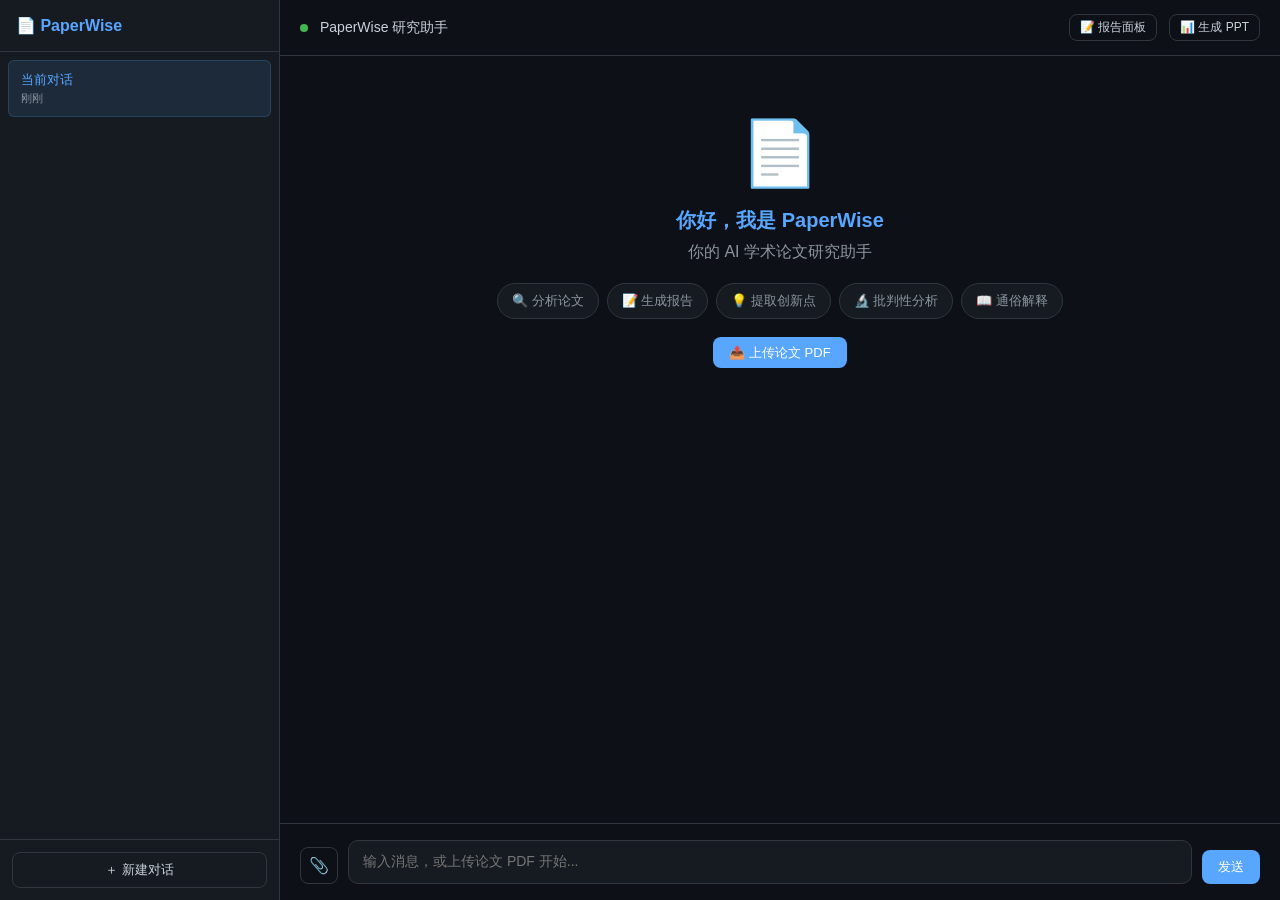
==== src/paperwise/web/static/index.html @ 296c1a6b "chore: 项目初始化并修复 v0.4.1 已知问题 - 修复 SQLite 存储路径冲突：create_storage 统一目录语义，首次运行即可持久化会话 - 修复 Session.load 重" ====
<!DOCTYPE html>
<html lang="zh-CN">
<head>
<meta charset="UTF-8">
<meta name="viewport" content="width=device-width, initial-scale=1.0">
<title>PaperWise — AI 研究助手</title>
<style>
:root{--bg:#0d1117;--surface:#161b22;--border:#30363d;--text:#c9d1d9;--dim:#8b949e;--blue:#58a6ff;--green:#3fb950;--orange:#d2991d;--red:#f85149;--purple:#bc8cff}
*{margin:0;padding:0;box-sizing:border-box}
body{font-family:'Segoe UI','PingFang SC','Microsoft YaHei',sans-serif;background:var(--bg);color:var(--text);height:100vh;display:flex}
/* Sidebar */
.sidebar{width:280px;background:var(--surface);border-right:1px solid var(--border);display:flex;flex-direction:column;flex-shrink:0}
.sidebar-header{padding:16px;border-bottom:1px solid var(--border);display:flex;align-items:center;gap:8px}
.sidebar-header h2{font-size:16px;color:var(--blue)}
.sidebar-body{flex:1;overflow-y:auto;padding:8px}
.sidebar-footer{padding:12px;border-top:1px solid var(--border)}
.sess-item{padding:10px 12px;border-radius:6px;cursor:pointer;font-size:13px;margin-bottom:4px;transition:.15s;color:var(--dim)}
.sess-item:hover{background:#1c2333;color:var(--text)}
.sess-item.active{background:#1c2a3a;color:var(--blue);border:1px solid rgba(88,166,255,.2)}
.sess-item .title{font-weight:500;margin-bottom:2px;overflow:hidden;text-overflow:ellipsis;white-space:nowrap}
.sess-item .meta{font-size:11px;color:var(--dim)}
/* Main chat area */
.main{flex:1;display:flex;flex-direction:column;min-width:0}
.chat-header{padding:14px 20px;border-bottom:1px solid var(--border);display:flex;align-items:center;gap:12px;flex-shrink:0}
.chat-header .dot{width:8px;height:8px;border-radius:50%;display:inline-block}
.chat-messages{flex:1;overflow-y:auto;padding:20px;display:flex;flex-direction:column;gap:16px}
/* Message bubbles */
.msg{display:flex;gap:12px;max-width:85%;animation:fadeIn .3s}
.msg.user{align-self:flex-end;flex-direction:row-reverse}
.msg.assistant{align-self:flex-start}
.msg .avatar{width:36px;height:36px;border-radius:50%;display:flex;align-items:center;justify-content:center;font-size:18px;flex-shrink:0}
.msg.user .avatar{background:#1c3a5c}.msg.assistant .avatar{background:#1c2a1c}
.msg .bubble{padding:12px 16px;border-radius:12px;font-size:14px;line-height:1.7;overflow-wrap:break-word}
.msg.user .bubble{background:var(--blue);color:#fff;border-bottom-right-radius:4px}
.msg.assistant .bubble{background:var(--surface);border:1px solid var(--border);border-bottom-left-radius:4px}
.msg .bubble p{margin:6px 0}.msg .bubble p:first-child{margin-top:0}
.msg .bubble ul,.msg .bubble ol{padding-left:20px;margin:6px 0}
.msg .bubble code{background:rgba(255,255,255,.1);padding:2px 6px;border-radius:4px;font-size:13px}
.msg .bubble strong{font-weight:600}
.msg .bubble h1,.bubble h2,.bubble h3{font-size:15px;margin:8px 0 4px}
.msg .time{font-size:11px;color:var(--dim);margin-top:4px}
/* Typing indicator */
.typing .bubble{display:flex;gap:4px;padding:16px}
.typing .bubble span{width:8px;height:8px;border-radius:50%;background:var(--dim);animation:bounce 1.4s infinite ease-in-out}
.typing .bubble span:nth-child(1){animation-delay:0s}
.typing .bubble span:nth-child(2){animation-delay:.2s}
.typing .bubble span:nth-child(3){animation-delay:.4s}
@keyframes bounce{0%,80%,100%{transform:scale(0)}40%{transform:scale(1)}}
/* Welcome */
.welcome{text-align:center;padding:40px 20px}
.welcome .icon{font-size:64px;margin-bottom:16px}
.welcome h2{font-size:20px;color:var(--blue);margin-bottom:8px}
.welcome .hints{display:flex;flex-wrap:wrap;gap:8px;justify-content:center;margin-top:20px}
.welcome .hint{padding:8px 14px;background:var(--surface);border:1px solid var(--border);border-radius:20px;font-size:13px;cursor:pointer;transition:.15s;color:var(--dim)}
.welcome .hint:hover{border-color:var(--blue);color:var(--text)}
/* Input area */
.chat-input{padding:16px 20px;border-top:1px solid var(--border);flex-shrink:0}
.input-row{display:flex;gap:10px;align-items:flex-end}
.input-row textarea{flex:1;background:var(--surface);border:1px solid var(--border);color:var(--text);padding:10px 14px;border-radius:10px;font-size:14px;resize:none;min-height:44px;max-height:150px;font-family:inherit;line-height:1.5}
.input-row textarea:focus{outline:none;border-color:var(--blue)}
.btn{padding:8px 16px;border:none;border-radius:8px;cursor:pointer;font-size:13px;font-weight:500;transition:.15s;white-space:nowrap}
.btn-primary{background:var(--blue);color:#fff}.btn-primary:hover{opacity:.9}.btn-primary:disabled{opacity:.4}
.btn-outline{background:transparent;border:1px solid var(--border);color:var(--text)}
.btn-small{padding:4px 10px;font-size:12px}
/* Upload overlay */
.upload-hint{display:flex;gap:6px;align-items:center}
.upload-hint label{cursor:pointer;padding:8px;border-radius:8px;border:1px solid var(--border);transition:.15s}
.upload-hint label:hover{border-color:var(--blue);background:#1c2333}
.upload-hint input{display:none}
/* Toast */
.toasts{position:fixed;top:16px;right:16px;z-index:200}
.toast{padding:10px 16px;border-radius:8px;margin-bottom:8px;font-size:13px;animation:fadeIn .3s;background:var(--surface);border:1px solid var(--border)}
@keyframes fadeIn{from{opacity:0;transform:translateY(-8px)}to{opacity:1;transform:translateY(0)}}
/* Report panel */
.report-panel{display:none;background:var(--surface);border-left:1px solid var(--border);width:420px;flex-shrink:0;overflow-y:auto;padding:20px}
.report-panel.show{display:block}
.report-panel h3{color:var(--blue);margin-bottom:12px}
/* Scrollbar */
::-webkit-scrollbar{width:6px}::-webkit-scrollbar-track{background:transparent}
::-webkit-scrollbar-thumb{background:var(--border);border-radius:3px}
@media(max-width:800px){.sidebar{display:none}.msg{max-width:95%}}
</style>
</head>
<body>

<!-- Sidebar -->
<aside class="sidebar">
  <div class="sidebar-header"><h2>📄 PaperWise</h2></div>
  <div class="sidebar-body" id="sessionList">
    <div class="sess-item active" data-sid="current" onclick="switchSession('current')">
      <div class="title">当前对话</div>
      <div class="meta">刚刚</div>
    </div>
  </div>
  <div class="sidebar-footer">
    <button class="btn btn-outline" style="width:100%" onclick="newSession()">＋ 新建对话</button>
  </div>
</aside>

<!-- Main Chat -->
<div class="main">
  <div class="chat-header">
    <span class="dot" style="background:var(--green)" id="connDot"></span>
    <span style="font-size:14px;font-weight:500">PaperWise 研究助手</span>
    <span style="font-size:12px;color:var(--dim)" id="paperLabel"></span>
    <span style="flex:1"></span>
    <button class="btn btn-outline btn-small" onclick="toggleReport()">📝 报告面板</button>
    <button class="btn btn-outline btn-small" onclick="generatePPTX()">📊 生成 PPT</button>
  </div>

  <div class="chat-messages" id="chatMessages">
    <div class="welcome">
      <div class="icon">📄</div>
      <h2>你好，我是 PaperWise</h2>
      <p style="color:var(--dim)">你的 AI 学术论文研究助手</p>
      <div class="hints">
        <div class="hint" onclick="sendHint('帮我分析一篇论文')">🔍 分析论文</div>
        <div class="hint" onclick="sendHint('生成一份完整的解读报告')">📝 生成报告</div>
        <div class="hint" onclick="sendHint('这篇论文的核心创新是什么？')">💡 提取创新点</div>
        <div class="hint" onclick="sendHint('实验设计有什么不足？')">🔬 批判性分析</div>
        <div class="hint" onclick="sendHint('用简单的话解释这篇论文的方法')">📖 通俗解释</div>
      </div>
      <div style="margin-top:24px">
        <label for="fileUpload" class="btn btn-primary" style="cursor:pointer">📤 上传论文 PDF</label>
        <input type="file" id="fileUpload" accept=".pdf" hidden onchange="handleFile(this)">
      </div>
    </div>
  </div>

  <div class="chat-input">
    <div class="input-row">
      <div class="upload-hint">
        <label for="fileUpload2" title="上传论文">📎</label>
        <input type="file" id="fileUpload2" accept=".pdf" hidden onchange="handleFile(this)">
      </div>
      <textarea id="msgInput" rows="1" placeholder="输入消息，或上传论文 PDF 开始..."
                onkeydown="if(event.key==='Enter'&&!event.shiftKey){event.preventDefault();sendMessage()}"></textarea>
      <button class="btn btn-primary" onclick="sendMessage()" id="sendBtn">发送</button>
    </div>
  </div>
</div>

<!-- Report Panel -->
<div class="report-panel" id="reportPanel">
  <h3>📝 报告内容</h3>
  <div id="reportContent" style="font-size:13px;line-height:1.8"></div>
</div>

<div class="toasts" id="toasts"></div>

<script>
// ═══════════ 状态 ═══════════
let sid = null, ws = null, paperDir = null, reportMd = '';

async function init() {
  const r = await fetch('/api/sessions', {method:'POST'});
  const d = await r.json();
  sid = d.session_id;
  connectWS(sid);
}
init();

// ═══════════ WebSocket ═══════════
function connectWS(tid) {
  if (ws) try{ws.close()}catch(e){}
  const proto = location.protocol==='https:'?'wss:':'ws:';
  ws = new WebSocket(`${proto}//${location.host}/ws/${tid}`);
  ws.onopen = () => document.getElementById('connDot').style.background = 'var(--green)';
  ws.onclose = () => document.getElementById('connDot').style.background = 'var(--red)';
  ws.onmessage = e => {
    for (const line of e.data.split('\n')) {
      try {
        const d = JSON.parse(line);
        if (d.type === 'tool_start') showTyping(`🔧 调用工具：${d.detail}`);
        else if (d.type === 'tool_end') showTyping(`  ✓ ${d.detail}`);
        else if (d.type === 'paper_loaded') {
          paperDir = true; // paper is loaded
          document.getElementById('paperLabel').textContent = `📄 ${d.detail}`;
        }
      } catch(_) {}
    }
  };
}

// ═══════════ 消息发送 ═══════════
async function sendMessage() {
  const input = document.getElementById('msgInput');
  const msg = input.value.trim();
  if (!msg) return;
  input.value = ''; input.style.height = 'auto';

  // 移除欢迎界面
  const welcome = document.querySelector('.welcome');
  if (welcome) welcome.remove();

  addMessage('user', msg);
  showTyping('思考中...');

  try {
    const r = await fetch(`/api/sessions/${sid}/chat`, {
      method:'POST', headers:{'Content-Type':'application/json'},
      body: JSON.stringify({message: msg})
    });
    const d = await r.json();
    removeTyping();
    addMessage('assistant', d.response);
  } catch(e) {
    removeTyping();
    addMessage('assistant', `抱歉，遇到了错误：${e.message}`);
  }
}

function sendHint(msg) {
  document.getElementById('msgInput').value = msg;
  sendMessage();
}

// ═══════════ 文件上传 ═══════════
async function handleFile(input) {
  const file = input.files[0];
  if (!file?.name.endsWith('.pdf')) return;
  addMessage('user', `上传了：${file.name}`);
  showTyping('正在解析论文...');

  const fd = new FormData(); fd.append('file', file);
  try {
    const r = await fetch(`/api/sessions/${sid}/upload`, {method:'POST', body:fd});
    const d = await r.json();
    removeTyping();
    paperDir = d.paper_loaded;
    addMessage('assistant', d.response);
  } catch(e) {
    removeTyping();
    addMessage('assistant', `解析失败：${e.message}`);
  }
  input.value = '';
}

// ═══════════ 消息渲染 ═══════════
function addMessage(role, text) {
  const container = document.getElementById('chatMessages');
  const div = document.createElement('div');
  div.className = `msg ${role}`;

  const avatar = role === 'user' ? '👤' : '🤖';
  const time = new Date().toLocaleTimeString('zh-CN', {hour:'2-digit',minute:'2-digit'});

  // 简单的 Markdown 渲染
  let html = text
    .replace(/&/g,'&amp;').replace(/</g,'&lt;').replace(/>/g,'&gt;')
    .replace(/\*\*(.+?)\*\*/g, '<strong>$1</strong>')
    .replace(/`([^`]+)`/g, '<code>$1</code>')
    .replace(/\n\n/g, '</p><p>')
    .replace(/\n/g, '<br>')
    .replace(/\$\$(.+?)\$\$/g, '<code>$1</code>')
    .replace(/^### (.+)$/gm, '<h3>$1</h3>')
    .replace(/^## (.+)$/gm, '<h2>$1</h2>')
    .replace(/• (.+)/g, '<br>• $1')
    .replace(/^\- (.+)/gm, '<br>• $1');

  div.innerHTML = `<div class="avatar">${avatar}</div>
    <div><div class="bubble"><p>${html}</p></div>
    <div class="time">${time}</div></div>`;
  container.appendChild(div);
  container.scrollTop = container.scrollHeight;

  // 如果是 assistant 消息且包含报告内容，缓存
  if (role === 'assistant' && (text.includes('## ') || text.includes('### '))) {
    reportMd = text;
  }
}

function showTyping(msg) {
  removeTyping();
  const container = document.getElementById('chatMessages');
  const div = document.createElement('div');
  div.className = 'msg assistant typing';
  div.id = 'typingIndicator';
  div.innerHTML = `<div class="avatar">🤖</div>
    <div><div class="bubble"><span></span><span></span><span></span></div>
    <div class="time">${msg}</div></div>`;
  container.appendChild(div);
  container.scrollTop = container.scrollHeight;
}
function removeTyping() {
  const el = document.getElementById('typingIndicator');
  if (el) el.remove();
}

// ═══════════ PPT ═══════════
async function generatePPTX() {
  if (!paperDir) { toast('请先上传论文'); return; }
  toast('正在生成 PPT...');
  try {
    const r = await fetch(`/api/generate/pptx?paper_dir=${encodeURIComponent(paperDir)}`, {method:'POST'});
    const d = await r.json();
    window.open(`/api/download?path=${encodeURIComponent(d.path)}`, '_blank');
    toast(`PPT 已生成（${d.slides} 页）`);
  } catch(e) { toast('PPT 生成失败'); }
}

// ═══════════ 报告面板 ═══════════
function toggleReport() {
  const p = document.getElementById('reportPanel');
  p.classList.toggle('show');
  if (p.classList.contains('show') && reportMd) {
    document.getElementById('reportContent').innerHTML = reportMd
      .replace(/\*\*(.+?)\*\*/g, '<strong>$1</strong>')
      .replace(/\n\n/g, '<br><br>').replace(/\n/g, '<br>');
  }
}

// ═══════════ Session 管理 ═══════════
async function newSession() {
  const r = await fetch('/api/sessions', {method:'POST'});
  const d = await r.json();
  sid = d.session_id; paperDir = null; reportMd = '';
  document.getElementById('chatMessages').innerHTML = `
    <div class="welcome">
      <div class="icon">📄</div><h2>新对话已开始</h2>
      <p style="color:var(--dim)">上传论文或直接提问</p>
    </div>`;
  document.getElementById('paperLabel').textContent = '';
  document.getElementById('reportPanel').classList.remove('show');
  connectWS(sid);
}
function switchSession(s) {}

// ═══════════ 辅助 ═══════════
function toast(msg) {
  const el = document.createElement('div');
  el.className='toast'; el.textContent=msg;
  document.getElementById('toasts').appendChild(el);
  setTimeout(()=>el.remove(), 3000);
}

// 自适应 textarea 高度
document.getElementById('msgInput').addEventListener('input', function(){
  this.style.height = 'auto';
  this.style.height = Math.min(this.scrollHeight, 150) + 'px';
});
</script>
</body>
</html>
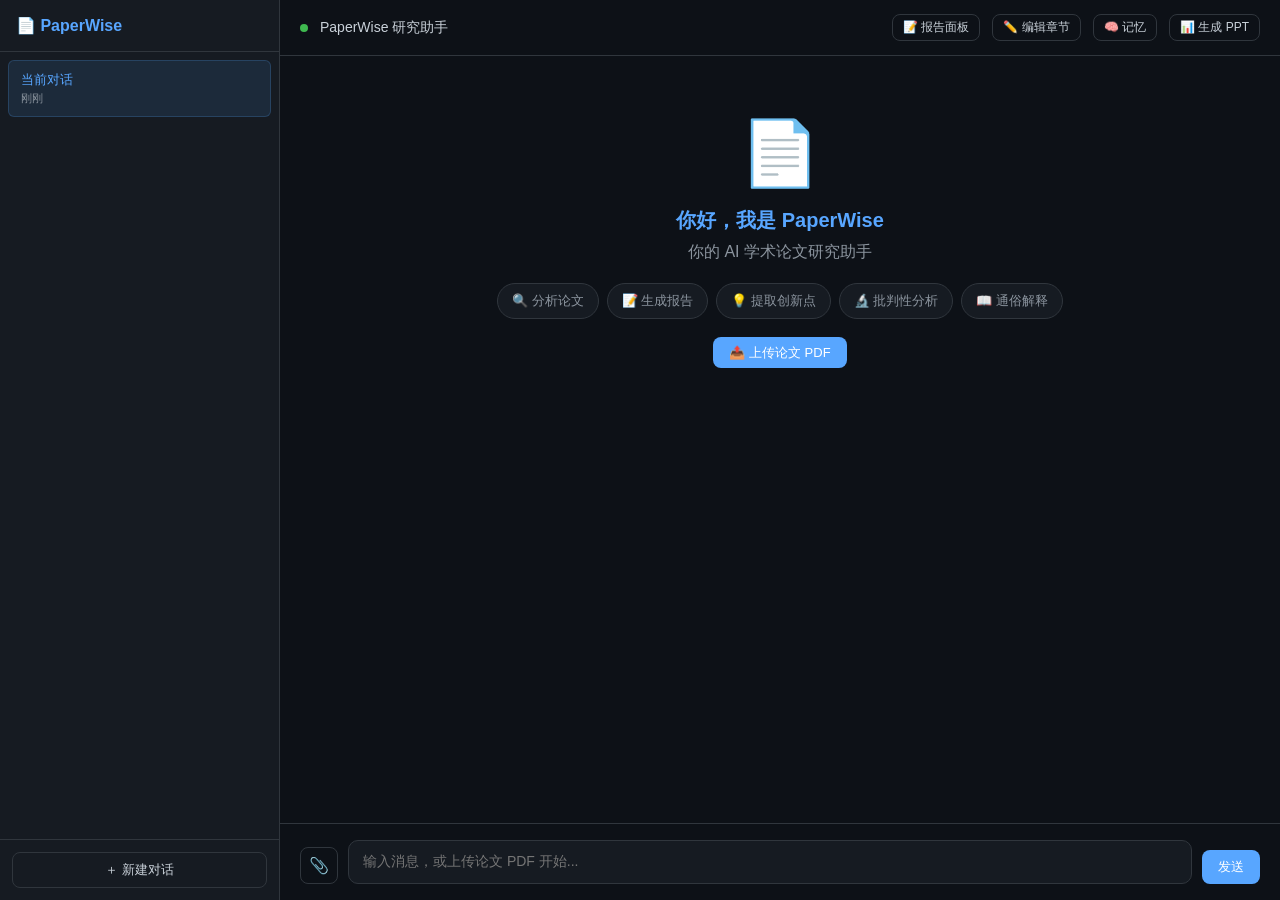
==== commit 8980f9fd: "feat: 按设计评审顺序完成 B+ 与 C 阶段优化 B+ 能力: - 主动调度器 core/scheduler.py：set_timer/monitor_shell 注册系统级事件，   到期注入" ====
--- a/src/paperwise/web/static/index.html
+++ b/src/paperwise/web/static/index.html
@@ -105,6 +105,8 @@
     <span style="font-size:12px;color:var(--dim)" id="paperLabel"></span>
     <span style="flex:1"></span>
     <button class="btn btn-outline btn-small" onclick="toggleReport()">📝 报告面板</button>
+    <button class="btn btn-outline btn-small" onclick="toggleEditor()">✏️ 编辑章节</button>
+    <button class="btn btn-outline btn-small" onclick="toggleMemory()">🧠 记忆</button>
     <button class="btn btn-outline btn-small" onclick="generatePPTX()">📊 生成 PPT</button>
   </div>
 
@@ -146,6 +148,23 @@
   <div id="reportContent" style="font-size:13px;line-height:1.8"></div>
 </div>
 
+<!-- Memory Panel -->
+<div class="report-panel" id="memoryPanel">
+  <h3>🧠 用户记忆 <button class="btn btn-small btn-outline" style="float:right" onclick="refreshMemory()">刷新</button></h3>
+  <div id="memoryList" style="font-size:13px"></div>
+</div>
+
+<!-- Section Editor Panel -->
+<div class="report-panel" id="editorPanel">
+  <h3>✏️ 章节编辑</h3>
+  <select id="sectionSelect" style="width:100%;margin-bottom:8px;padding:6px;background:var(--surface);color:var(--text);border:1px solid var(--border);border-radius:6px" onchange="selectSection()"></select>
+  <textarea id="sectionText" style="width:100%;height:250px;background:var(--surface);color:var(--text);border:1px solid var(--border);border-radius:6px;padding:8px;font-size:13px;font-family:monospace"></textarea>
+  <div style="display:flex;gap:8px;margin-top:8px">
+    <button class="btn btn-small btn-outline" style="flex:1" onclick="saveSection(false)">保存</button>
+    <button class="btn btn-small btn-primary" style="flex:1" onclick="saveSection(true)">保存并生成 PPT</button>
+  </div>
+</div>
+
 <div class="toasts" id="toasts"></div>
 
 <script>
@@ -157,6 +176,7 @@
   const d = await r.json();
   sid = d.session_id;
   connectWS(sid);
+  loadSessions();
 }
 init();
 
@@ -227,7 +247,8 @@
     const r = await fetch(`/api/sessions/${sid}/upload`, {method:'POST', body:fd});
     const d = await r.json();
     removeTyping();
-    paperDir = d.paper_loaded;
+    paperDir = d.paper_dir || true;
+    document.getElementById('paperLabel').textContent = `📄 ${file.name}`;
     addMessage('assistant', d.response);
   } catch(e) {
     removeTyping();
@@ -310,11 +331,94 @@
   }
 }
 
+// ═══════════ 记忆管理 ═══════════
+function closeOtherPanels(keep) {
+  for (const id of ['reportPanel', 'memoryPanel', 'editorPanel']) {
+    if (id !== keep) document.getElementById(id).classList.remove('show');
+  }
+}
+async function toggleMemory() {
+  const p = document.getElementById('memoryPanel');
+  closeOtherPanels('memoryPanel');
+  p.classList.toggle('show');
+  if (p.classList.contains('show')) await refreshMemory();
+}
+async function refreshMemory() {
+  const list = document.getElementById('memoryList');
+  try {
+    const r = await fetch('/api/memory');
+    const d = await r.json();
+    const cards = d.cards || [];
+    list.innerHTML = cards.length ? '' : '<p style="color:var(--dim)">暂无记忆</p>';
+    for (const c of cards) {
+      const div = document.createElement('div');
+      div.style.cssText = 'border:1px solid var(--border);border-radius:8px;padding:8px;margin-bottom:8px';
+      const dataStr = Object.entries(c.data || {}).map(([k, v]) => `${k}: ${v}`).join('; ').slice(0, 140);
+      div.innerHTML = `<div style="color:var(--blue);font-weight:600">${c.category} · ${Math.round((c.confidence || 0) * 100)}%</div>
+        <div style="margin:4px 0">${dataStr}</div>
+        <div style="color:var(--dim)">${c.backstory || ''}</div>
+        <button class="btn btn-small" style="margin-top:6px" onclick="deleteMemoryCard('${c.card_id}')">删除</button>`;
+      list.appendChild(div);
+    }
+  } catch(_) { list.innerHTML = '<p style="color:var(--dim)">加载失败</p>'; }
+}
+async function deleteMemoryCard(id) {
+  await fetch(`/api/memory/${id}`, {method:'DELETE'});
+  refreshMemory();
+}
+
+// ═══════════ 章节编辑 ═══════════
+async function toggleEditor() {
+  if (!paperDir || paperDir === true) { toast('请先上传并解析论文'); return; }
+  const p = document.getElementById('editorPanel');
+  closeOtherPanels('editorPanel');
+  p.classList.toggle('show');
+  if (p.classList.contains('show')) await loadSections();
+}
+async function loadSections() {
+  try {
+    const r = await fetch(`/api/paper/sections?paper_dir=${encodeURIComponent(paperDir)}`);
+    const d = await r.json();
+    window.__sections = d.sections || {};
+    const sel = document.getElementById('sectionSelect');
+    sel.innerHTML = '';
+    const names = {overview:'概览', motivation:'动机', methodology:'方法', experiments:'实验',
+                   critical_analysis:'批判分析', related_work:'相关工作', conclusion:'结论'};
+    for (const sec of Object.keys(window.__sections)) {
+      const opt = document.createElement('option');
+      opt.value = sec; opt.textContent = names[sec] || sec;
+      sel.appendChild(opt);
+    }
+    if (sel.options.length) selectSection();
+    else document.getElementById('sectionText').value = '（暂无章节内容，请先生成报告）';
+  } catch(_) { toast('加载章节失败'); }
+}
+function selectSection() {
+  const sec = document.getElementById('sectionSelect').value;
+  document.getElementById('sectionText').value =
+    (window.__sections && window.__sections[sec]) || '';
+}
+async function saveSection(regenerate) {
+  const sec = document.getElementById('sectionSelect').value;
+  const content = document.getElementById('sectionText').value;
+  if (!sec) { toast('请先选择章节'); return; }
+  try {
+    const r = await fetch('/api/paper/sections', {method:'POST', headers:{'Content-Type':'application/json'},
+      body: JSON.stringify({paper_dir: paperDir, section: sec, content})});
+    if (!r.ok) { toast('保存失败'); return; }
+    toast('章节已保存');
+    if (regenerate) generatePPTX();
+  } catch(_) { toast('保存失败'); }
+}
+
 // ═══════════ Session 管理 ═══════════
 async function newSession() {
   const r = await fetch('/api/sessions', {method:'POST'});
   const d = await r.json();
   sid = d.session_id; paperDir = null; reportMd = '';
+  document.querySelectorAll('.sess-item').forEach(el => el.classList.remove('active'));
+  const cur = document.querySelector('.sess-item[data-sid="current"]');
+  if (cur) cur.classList.add('active');
   document.getElementById('chatMessages').innerHTML = `
     <div class="welcome">
       <div class="icon">📄</div><h2>新对话已开始</h2>
@@ -324,7 +428,59 @@
   document.getElementById('reportPanel').classList.remove('show');
   connectWS(sid);
 }
-function switchSession(s) {}
+function switchSession(s) {
+  if (s === 'current') {
+    document.querySelectorAll('.sess-item').forEach(el => el.classList.remove('active'));
+    const cur = document.querySelector('.sess-item[data-sid="current"]');
+    if (cur) cur.classList.add('active');
+  }
+}
+
+// ═══════════ 历史会话恢复 ═══════════
+async function loadSessions() {
+  try {
+    const r = await fetch('/api/sessions');
+    const d = await r.json();
+    const list = document.getElementById('sessionList');
+    for (const s of (d.sessions || [])) {
+      if (s.session_id === sid) continue;
+      const div = document.createElement('div');
+      div.className = 'sess-item';
+      div.dataset.sid = s.session_id;
+      const title = (s.current_paper || s.topic || s.session_id).slice(0, 18);
+      const meta = (s.last_active || '').slice(0, 16);
+      div.innerHTML = `<div class="title">${title}</div><div class="meta">${meta}</div>`;
+      div.onclick = () => resumeSession(s.session_id, title, s.current_paper);
+      list.insertBefore(div, list.lastElementChild);
+    }
+  } catch(_) {}
+}
+
+async function resumeSession(newSid, title, currentPaper) {
+  sid = newSid; reportMd = '';
+  paperDir = currentPaper || null;
+  document.querySelectorAll('.sess-item').forEach(el => el.classList.remove('active'));
+  const target = document.querySelector(`.sess-item[data-sid="${newSid}"]`);
+  if (target) target.classList.add('active');
+  document.getElementById('chatMessages').innerHTML = '';
+  document.getElementById('reportPanel').classList.remove('show');
+  document.getElementById('paperLabel').textContent = paperDir ? `📄 ${title}` : '';
+  connectWS(sid);
+  showTyping('恢复会话...');
+  try {
+    const r = await fetch(`/api/sessions/${sid}/history`);
+    const d = await r.json();
+    removeTyping();
+    const msgs = d.messages || [];
+    for (const m of msgs) addMessage(m.role, m.content);
+    if (!msgs.length) {
+      document.getElementById('chatMessages').innerHTML =
+        `<div class="welcome"><div class="icon">📄</div><h2>会话已恢复</h2><p style="color:var(--dim)">${title}</p></div>`;
+    }
+  } catch(e) {
+    removeTyping();
+  }
+}
 
 // ═══════════ 辅助 ═══════════
 function toast(msg) {
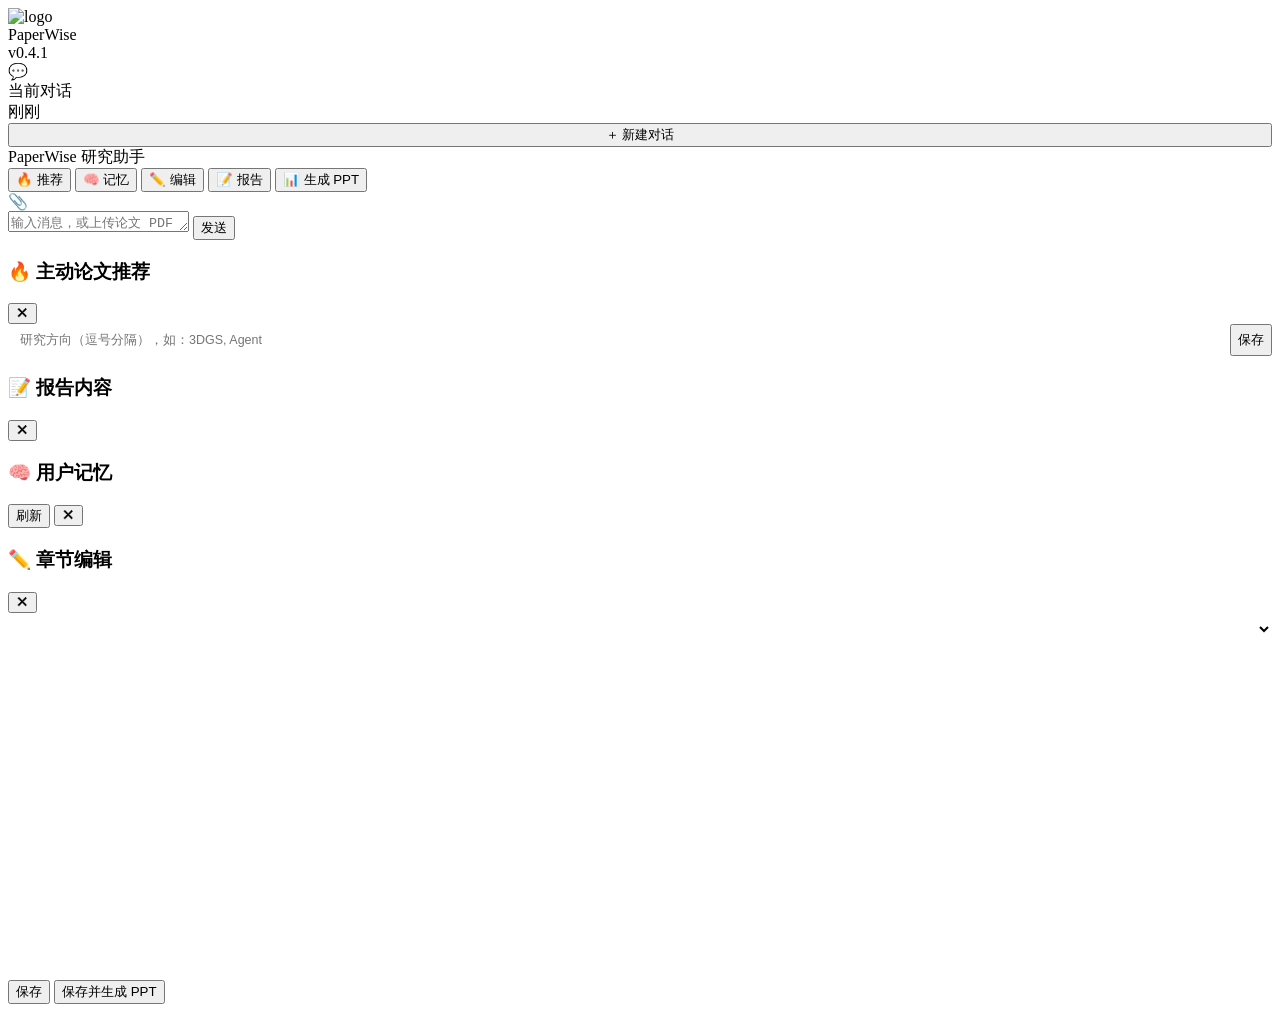
==== commit 81adefaf: "feat: 前端视觉升级 + 主动论文推荐（含主动交互） 前端: - 重写 index.html：样式/脚本拆分（css/style.css + js/app.js） - 设计系统：渐变主题、玻璃拟态" ====
--- a/src/paperwise/web/static/index.html
+++ b/src/paperwise/web/static/index.html
@@ -3,498 +3,120 @@
 <head>
 <meta charset="UTF-8">
 <meta name="viewport" content="width=device-width, initial-scale=1.0">
-<title>PaperWise — AI 研究助手</title>
-<style>
-:root{--bg:#0d1117;--surface:#161b22;--border:#30363d;--text:#c9d1d9;--dim:#8b949e;--blue:#58a6ff;--green:#3fb950;--orange:#d2991d;--red:#f85149;--purple:#bc8cff}
-*{margin:0;padding:0;box-sizing:border-box}
-body{font-family:'Segoe UI','PingFang SC','Microsoft YaHei',sans-serif;background:var(--bg);color:var(--text);height:100vh;display:flex}
-/* Sidebar */
-.sidebar{width:280px;background:var(--surface);border-right:1px solid var(--border);display:flex;flex-direction:column;flex-shrink:0}
-.sidebar-header{padding:16px;border-bottom:1px solid var(--border);display:flex;align-items:center;gap:8px}
-.sidebar-header h2{font-size:16px;color:var(--blue)}
-.sidebar-body{flex:1;overflow-y:auto;padding:8px}
-.sidebar-footer{padding:12px;border-top:1px solid var(--border)}
-.sess-item{padding:10px 12px;border-radius:6px;cursor:pointer;font-size:13px;margin-bottom:4px;transition:.15s;color:var(--dim)}
-.sess-item:hover{background:#1c2333;color:var(--text)}
-.sess-item.active{background:#1c2a3a;color:var(--blue);border:1px solid rgba(88,166,255,.2)}
-.sess-item .title{font-weight:500;margin-bottom:2px;overflow:hidden;text-overflow:ellipsis;white-space:nowrap}
-.sess-item .meta{font-size:11px;color:var(--dim)}
-/* Main chat area */
-.main{flex:1;display:flex;flex-direction:column;min-width:0}
-.chat-header{padding:14px 20px;border-bottom:1px solid var(--border);display:flex;align-items:center;gap:12px;flex-shrink:0}
-.chat-header .dot{width:8px;height:8px;border-radius:50%;display:inline-block}
-.chat-messages{flex:1;overflow-y:auto;padding:20px;display:flex;flex-direction:column;gap:16px}
-/* Message bubbles */
-.msg{display:flex;gap:12px;max-width:85%;animation:fadeIn .3s}
-.msg.user{align-self:flex-end;flex-direction:row-reverse}
-.msg.assistant{align-self:flex-start}
-.msg .avatar{width:36px;height:36px;border-radius:50%;display:flex;align-items:center;justify-content:center;font-size:18px;flex-shrink:0}
-.msg.user .avatar{background:#1c3a5c}.msg.assistant .avatar{background:#1c2a1c}
-.msg .bubble{padding:12px 16px;border-radius:12px;font-size:14px;line-height:1.7;overflow-wrap:break-word}
-.msg.user .bubble{background:var(--blue);color:#fff;border-bottom-right-radius:4px}
-.msg.assistant .bubble{background:var(--surface);border:1px solid var(--border);border-bottom-left-radius:4px}
-.msg .bubble p{margin:6px 0}.msg .bubble p:first-child{margin-top:0}
-.msg .bubble ul,.msg .bubble ol{padding-left:20px;margin:6px 0}
-.msg .bubble code{background:rgba(255,255,255,.1);padding:2px 6px;border-radius:4px;font-size:13px}
-.msg .bubble strong{font-weight:600}
-.msg .bubble h1,.bubble h2,.bubble h3{font-size:15px;margin:8px 0 4px}
-.msg .time{font-size:11px;color:var(--dim);margin-top:4px}
-/* Typing indicator */
-.typing .bubble{display:flex;gap:4px;padding:16px}
-.typing .bubble span{width:8px;height:8px;border-radius:50%;background:var(--dim);animation:bounce 1.4s infinite ease-in-out}
-.typing .bubble span:nth-child(1){animation-delay:0s}
-.typing .bubble span:nth-child(2){animation-delay:.2s}
-.typing .bubble span:nth-child(3){animation-delay:.4s}
-@keyframes bounce{0%,80%,100%{transform:scale(0)}40%{transform:scale(1)}}
-/* Welcome */
-.welcome{text-align:center;padding:40px 20px}
-.welcome .icon{font-size:64px;margin-bottom:16px}
-.welcome h2{font-size:20px;color:var(--blue);margin-bottom:8px}
-.welcome .hints{display:flex;flex-wrap:wrap;gap:8px;justify-content:center;margin-top:20px}
-.welcome .hint{padding:8px 14px;background:var(--surface);border:1px solid var(--border);border-radius:20px;font-size:13px;cursor:pointer;transition:.15s;color:var(--dim)}
-.welcome .hint:hover{border-color:var(--blue);color:var(--text)}
-/* Input area */
-.chat-input{padding:16px 20px;border-top:1px solid var(--border);flex-shrink:0}
-.input-row{display:flex;gap:10px;align-items:flex-end}
-.input-row textarea{flex:1;background:var(--surface);border:1px solid var(--border);color:var(--text);padding:10px 14px;border-radius:10px;font-size:14px;resize:none;min-height:44px;max-height:150px;font-family:inherit;line-height:1.5}
-.input-row textarea:focus{outline:none;border-color:var(--blue)}
-.btn{padding:8px 16px;border:none;border-radius:8px;cursor:pointer;font-size:13px;font-weight:500;transition:.15s;white-space:nowrap}
-.btn-primary{background:var(--blue);color:#fff}.btn-primary:hover{opacity:.9}.btn-primary:disabled{opacity:.4}
-.btn-outline{background:transparent;border:1px solid var(--border);color:var(--text)}
-.btn-small{padding:4px 10px;font-size:12px}
-/* Upload overlay */
-.upload-hint{display:flex;gap:6px;align-items:center}
-.upload-hint label{cursor:pointer;padding:8px;border-radius:8px;border:1px solid var(--border);transition:.15s}
-.upload-hint label:hover{border-color:var(--blue);background:#1c2333}
-.upload-hint input{display:none}
-/* Toast */
-.toasts{position:fixed;top:16px;right:16px;z-index:200}
-.toast{padding:10px 16px;border-radius:8px;margin-bottom:8px;font-size:13px;animation:fadeIn .3s;background:var(--surface);border:1px solid var(--border)}
-@keyframes fadeIn{from{opacity:0;transform:translateY(-8px)}to{opacity:1;transform:translateY(0)}}
-/* Report panel */
-.report-panel{display:none;background:var(--surface);border-left:1px solid var(--border);width:420px;flex-shrink:0;overflow-y:auto;padding:20px}
-.report-panel.show{display:block}
-.report-panel h3{color:var(--blue);margin-bottom:12px}
-/* Scrollbar */
-::-webkit-scrollbar{width:6px}::-webkit-scrollbar-track{background:transparent}
-::-webkit-scrollbar-thumb{background:var(--border);border-radius:3px}
-@media(max-width:800px){.sidebar{display:none}.msg{max-width:95%}}
-</style>
+<title>PaperWise — AI 学术论文研究助手</title>
+<link rel="icon" href="/static/assets/logo.svg">
+<link rel="stylesheet" href="/static/css/style.css">
 </head>
 <body>
 
-<!-- Sidebar -->
-<aside class="sidebar">
-  <div class="sidebar-header"><h2>📄 PaperWise</h2></div>
-  <div class="sidebar-body" id="sessionList">
-    <div class="sess-item active" data-sid="current" onclick="switchSession('current')">
-      <div class="title">当前对话</div>
-      <div class="meta">刚刚</div>
+<div class="app">
+  <!-- 侧边栏 -->
+  <aside class="sidebar">
+    <div class="sidebar-header">
+      <img class="logo" src="/static/assets/logo.svg" alt="logo">
+      <div class="brand">Paper<span>Wise</span></div>
+      <span class="ver">v0.4.1</span>
     </div>
-  </div>
-  <div class="sidebar-footer">
-    <button class="btn btn-outline" style="width:100%" onclick="newSession()">＋ 新建对话</button>
-  </div>
-</aside>
-
-<!-- Main Chat -->
-<div class="main">
-  <div class="chat-header">
-    <span class="dot" style="background:var(--green)" id="connDot"></span>
-    <span style="font-size:14px;font-weight:500">PaperWise 研究助手</span>
-    <span style="font-size:12px;color:var(--dim)" id="paperLabel"></span>
-    <span style="flex:1"></span>
-    <button class="btn btn-outline btn-small" onclick="toggleReport()">📝 报告面板</button>
-    <button class="btn btn-outline btn-small" onclick="toggleEditor()">✏️ 编辑章节</button>
-    <button class="btn btn-outline btn-small" onclick="toggleMemory()">🧠 记忆</button>
-    <button class="btn btn-outline btn-small" onclick="generatePPTX()">📊 生成 PPT</button>
-  </div>
-
-  <div class="chat-messages" id="chatMessages">
-    <div class="welcome">
-      <div class="icon">📄</div>
-      <h2>你好，我是 PaperWise</h2>
-      <p style="color:var(--dim)">你的 AI 学术论文研究助手</p>
-      <div class="hints">
-        <div class="hint" onclick="sendHint('帮我分析一篇论文')">🔍 分析论文</div>
-        <div class="hint" onclick="sendHint('生成一份完整的解读报告')">📝 生成报告</div>
-        <div class="hint" onclick="sendHint('这篇论文的核心创新是什么？')">💡 提取创新点</div>
-        <div class="hint" onclick="sendHint('实验设计有什么不足？')">🔬 批判性分析</div>
-        <div class="hint" onclick="sendHint('用简单的话解释这篇论文的方法')">📖 通俗解释</div>
-      </div>
-      <div style="margin-top:24px">
-        <label for="fileUpload" class="btn btn-primary" style="cursor:pointer">📤 上传论文 PDF</label>
-        <input type="file" id="fileUpload" accept=".pdf" hidden onchange="handleFile(this)">
+    <div class="sidebar-body" id="sessionList">
+      <div class="session-item active" data-sid="current" onclick="switchSession('current')">
+        <span class="icon">💬</span>
+        <div class="meta"><div class="title">当前对话</div><div class="sub">刚刚</div></div>
       </div>
     </div>
-  </div>
+    <div class="sidebar-footer">
+      <button class="btn btn-primary" style="width:100%;justify-content:center" onclick="newSession()">＋ 新建对话</button>
+    </div>
+  </aside>
 
-  <div class="chat-input">
-    <div class="input-row">
-      <div class="upload-hint">
-        <label for="fileUpload2" title="上传论文">📎</label>
-        <input type="file" id="fileUpload2" accept=".pdf" hidden onchange="handleFile(this)">
+  <!-- 主聊天区 -->
+  <div class="main">
+    <div class="chat-header">
+      <span class="dot off" id="connDot"></span>
+      <span class="app-title">PaperWise 研究助手</span>
+      <span class="paper-label" id="paperLabel"></span>
+      <span class="spacer"></span>
+      <div class="actions">
+        <button class="btn btn-sm" onclick="toggleRecommendPanel()">🔥 推荐</button>
+        <button class="btn btn-sm" onclick="toggleMemory()">🧠 记忆</button>
+        <button class="btn btn-sm" onclick="toggleEditor()">✏️ 编辑</button>
+        <button class="btn btn-sm" onclick="toggleReport()">📝 报告</button>
+        <button class="btn btn-sm btn-primary" onclick="generatePPTX()">📊 生成 PPT</button>
       </div>
-      <textarea id="msgInput" rows="1" placeholder="输入消息，或上传论文 PDF 开始..."
-                onkeydown="if(event.key==='Enter'&&!event.shiftKey){event.preventDefault();sendMessage()}"></textarea>
-      <button class="btn btn-primary" onclick="sendMessage()" id="sendBtn">发送</button>
+    </div>
+
+    <div class="chat-messages" id="chatMessages"></div>
+
+    <div class="chat-input">
+      <div class="input-box">
+        <div class="input-tools">
+          <label class="icon-btn" title="上传论文 PDF" for="fileUpload2">📎</label>
+          <input type="file" id="fileUpload2" accept=".pdf" hidden onchange="handleFile(this)">
+        </div>
+        <textarea id="msgInput" rows="1" placeholder="输入消息，或上传论文 PDF 开始..."
+                  onkeydown="if(event.key==='Enter'&&!event.shiftKey){event.preventDefault();sendMessage()}"></textarea>
+        <button class="btn btn-primary" onclick="sendMessage()" id="sendBtn">发送</button>
+      </div>
     </div>
   </div>
 </div>
 
-<!-- Report Panel -->
-<div class="report-panel" id="reportPanel">
-  <h3>📝 报告内容</h3>
-  <div id="reportContent" style="font-size:13px;line-height:1.8"></div>
+<!-- 面板遮罩 -->
+<div class="panel-overlay" id="panelOverlay" onclick="closeOtherPanels(null)"></div>
+
+<!-- 推荐面板 -->
+<div class="panel" id="recommendPanel">
+  <div class="panel-head">
+    <h3>🔥 主动论文推荐</h3>
+    <button class="icon-btn" onclick="hideRecommendPanel()">✕</button>
+  </div>
+  <div class="panel-body">
+    <div style="margin-bottom:14px;display:flex;gap:8px">
+      <input id="researchTopics" placeholder="研究方向（逗号分隔），如：3DGS, Agent"
+             style="flex:1;padding:9px 12px;border-radius:8px;border:1px solid var(--border);background:var(--bg-soft);color:var(--text);outline:none;font-size:12.5px">
+      <button class="btn btn-primary btn-sm" onclick="setResearchTopics()">保存</button>
+    </div>
+    <div id="recommendBody"></div>
+  </div>
 </div>
 
-<!-- Memory Panel -->
-<div class="report-panel" id="memoryPanel">
-  <h3>🧠 用户记忆 <button class="btn btn-small btn-outline" style="float:right" onclick="refreshMemory()">刷新</button></h3>
-  <div id="memoryList" style="font-size:13px"></div>
+<!-- 报告面板 -->
+<div class="panel" id="reportPanel">
+  <div class="panel-head">
+    <h3>📝 报告内容</h3>
+    <button class="icon-btn" onclick="toggleReport()">✕</button>
+  </div>
+  <div class="panel-body" id="reportContent"></div>
 </div>
 
-<!-- Section Editor Panel -->
-<div class="report-panel" id="editorPanel">
-  <h3>✏️ 章节编辑</h3>
-  <select id="sectionSelect" style="width:100%;margin-bottom:8px;padding:6px;background:var(--surface);color:var(--text);border:1px solid var(--border);border-radius:6px" onchange="selectSection()"></select>
-  <textarea id="sectionText" style="width:100%;height:250px;background:var(--surface);color:var(--text);border:1px solid var(--border);border-radius:6px;padding:8px;font-size:13px;font-family:monospace"></textarea>
-  <div style="display:flex;gap:8px;margin-top:8px">
-    <button class="btn btn-small btn-outline" style="flex:1" onclick="saveSection(false)">保存</button>
-    <button class="btn btn-small btn-primary" style="flex:1" onclick="saveSection(true)">保存并生成 PPT</button>
+<!-- 记忆面板 -->
+<div class="panel" id="memoryPanel">
+  <div class="panel-head">
+    <h3>🧠 用户记忆</h3>
+    <button class="btn btn-sm" onclick="refreshMemory()">刷新</button>
+    <button class="icon-btn" onclick="toggleMemory()">✕</button>
+  </div>
+  <div class="panel-body" id="memoryList"></div>
+</div>
+
+<!-- 章节编辑面板 -->
+<div class="panel" id="editorPanel">
+  <div class="panel-head">
+    <h3>✏️ 章节编辑</h3>
+    <button class="icon-btn" onclick="toggleEditor()">✕</button>
+  </div>
+  <div class="panel-body">
+    <select id="sectionSelect" onchange="selectSection()"
+            style="width:100%;margin-bottom:10px;padding:8px;background:var(--bg-soft);color:var(--text);border:1px solid var(--border);border-radius:8px;font-size:13px"></select>
+    <textarea id="sectionText" style="width:100%;height:300px;background:var(--bg-soft);color:var(--text);border:1px solid var(--border);border-radius:8px;padding:10px;font-size:13px;font-family:Consolas,monospace;outline:none"></textarea>
+    <div class="editor-tools">
+      <button class="btn" style="flex:1" onclick="saveSection(false)">保存</button>
+      <button class="btn btn-primary" style="flex:1" onclick="saveSection(true)">保存并生成 PPT</button>
+    </div>
   </div>
 </div>
 
 <div class="toasts" id="toasts"></div>
 
-<script>
-// ═══════════ 状态 ═══════════
-let sid = null, ws = null, paperDir = null, reportMd = '';
-
-async function init() {
-  const r = await fetch('/api/sessions', {method:'POST'});
-  const d = await r.json();
-  sid = d.session_id;
-  connectWS(sid);
-  loadSessions();
-}
-init();
-
-// ═══════════ WebSocket ═══════════
-function connectWS(tid) {
-  if (ws) try{ws.close()}catch(e){}
-  const proto = location.protocol==='https:'?'wss:':'ws:';
-  ws = new WebSocket(`${proto}//${location.host}/ws/${tid}`);
-  ws.onopen = () => document.getElementById('connDot').style.background = 'var(--green)';
-  ws.onclose = () => document.getElementById('connDot').style.background = 'var(--red)';
-  ws.onmessage = e => {
-    for (const line of e.data.split('\n')) {
-      try {
-        const d = JSON.parse(line);
-        if (d.type === 'tool_start') showTyping(`🔧 调用工具：${d.detail}`);
-        else if (d.type === 'tool_end') showTyping(`  ✓ ${d.detail}`);
-        else if (d.type === 'paper_loaded') {
-          paperDir = true; // paper is loaded
-          document.getElementById('paperLabel').textContent = `📄 ${d.detail}`;
-        }
-      } catch(_) {}
-    }
-  };
-}
-
-// ═══════════ 消息发送 ═══════════
-async function sendMessage() {
-  const input = document.getElementById('msgInput');
-  const msg = input.value.trim();
-  if (!msg) return;
-  input.value = ''; input.style.height = 'auto';
-
-  // 移除欢迎界面
-  const welcome = document.querySelector('.welcome');
-  if (welcome) welcome.remove();
-
-  addMessage('user', msg);
-  showTyping('思考中...');
-
-  try {
-    const r = await fetch(`/api/sessions/${sid}/chat`, {
-      method:'POST', headers:{'Content-Type':'application/json'},
-      body: JSON.stringify({message: msg})
-    });
-    const d = await r.json();
-    removeTyping();
-    addMessage('assistant', d.response);
-  } catch(e) {
-    removeTyping();
-    addMessage('assistant', `抱歉，遇到了错误：${e.message}`);
-  }
-}
-
-function sendHint(msg) {
-  document.getElementById('msgInput').value = msg;
-  sendMessage();
-}
-
-// ═══════════ 文件上传 ═══════════
-async function handleFile(input) {
-  const file = input.files[0];
-  if (!file?.name.endsWith('.pdf')) return;
-  addMessage('user', `上传了：${file.name}`);
-  showTyping('正在解析论文...');
-
-  const fd = new FormData(); fd.append('file', file);
-  try {
-    const r = await fetch(`/api/sessions/${sid}/upload`, {method:'POST', body:fd});
-    const d = await r.json();
-    removeTyping();
-    paperDir = d.paper_dir || true;
-    document.getElementById('paperLabel').textContent = `📄 ${file.name}`;
-    addMessage('assistant', d.response);
-  } catch(e) {
-    removeTyping();
-    addMessage('assistant', `解析失败：${e.message}`);
-  }
-  input.value = '';
-}
-
-// ═══════════ 消息渲染 ═══════════
-function addMessage(role, text) {
-  const container = document.getElementById('chatMessages');
-  const div = document.createElement('div');
-  div.className = `msg ${role}`;
-
-  const avatar = role === 'user' ? '👤' : '🤖';
-  const time = new Date().toLocaleTimeString('zh-CN', {hour:'2-digit',minute:'2-digit'});
-
-  // 简单的 Markdown 渲染
-  let html = text
-    .replace(/&/g,'&amp;').replace(/</g,'&lt;').replace(/>/g,'&gt;')
-    .replace(/\*\*(.+?)\*\*/g, '<strong>$1</strong>')
-    .replace(/`([^`]+)`/g, '<code>$1</code>')
-    .replace(/\n\n/g, '</p><p>')
-    .replace(/\n/g, '<br>')
-    .replace(/\$\$(.+?)\$\$/g, '<code>$1</code>')
-    .replace(/^### (.+)$/gm, '<h3>$1</h3>')
-    .replace(/^## (.+)$/gm, '<h2>$1</h2>')
-    .replace(/• (.+)/g, '<br>• $1')
-    .replace(/^\- (.+)/gm, '<br>• $1');
-
-  div.innerHTML = `<div class="avatar">${avatar}</div>
-    <div><div class="bubble"><p>${html}</p></div>
-    <div class="time">${time}</div></div>`;
-  container.appendChild(div);
-  container.scrollTop = container.scrollHeight;
-
-  // 如果是 assistant 消息且包含报告内容，缓存
-  if (role === 'assistant' && (text.includes('## ') || text.includes('### '))) {
-    reportMd = text;
-  }
-}
-
-function showTyping(msg) {
-  removeTyping();
-  const container = document.getElementById('chatMessages');
-  const div = document.createElement('div');
-  div.className = 'msg assistant typing';
-  div.id = 'typingIndicator';
-  div.innerHTML = `<div class="avatar">🤖</div>
-    <div><div class="bubble"><span></span><span></span><span></span></div>
-    <div class="time">${msg}</div></div>`;
-  container.appendChild(div);
-  container.scrollTop = container.scrollHeight;
-}
-function removeTyping() {
-  const el = document.getElementById('typingIndicator');
-  if (el) el.remove();
-}
-
-// ═══════════ PPT ═══════════
-async function generatePPTX() {
-  if (!paperDir) { toast('请先上传论文'); return; }
-  toast('正在生成 PPT...');
-  try {
-    const r = await fetch(`/api/generate/pptx?paper_dir=${encodeURIComponent(paperDir)}`, {method:'POST'});
-    const d = await r.json();
-    window.open(`/api/download?path=${encodeURIComponent(d.path)}`, '_blank');
-    toast(`PPT 已生成（${d.slides} 页）`);
-  } catch(e) { toast('PPT 生成失败'); }
-}
-
-// ═══════════ 报告面板 ═══════════
-function toggleReport() {
-  const p = document.getElementById('reportPanel');
-  p.classList.toggle('show');
-  if (p.classList.contains('show') && reportMd) {
-    document.getElementById('reportContent').innerHTML = reportMd
-      .replace(/\*\*(.+?)\*\*/g, '<strong>$1</strong>')
-      .replace(/\n\n/g, '<br><br>').replace(/\n/g, '<br>');
-  }
-}
-
-// ═══════════ 记忆管理 ═══════════
-function closeOtherPanels(keep) {
-  for (const id of ['reportPanel', 'memoryPanel', 'editorPanel']) {
-    if (id !== keep) document.getElementById(id).classList.remove('show');
-  }
-}
-async function toggleMemory() {
-  const p = document.getElementById('memoryPanel');
-  closeOtherPanels('memoryPanel');
-  p.classList.toggle('show');
-  if (p.classList.contains('show')) await refreshMemory();
-}
-async function refreshMemory() {
-  const list = document.getElementById('memoryList');
-  try {
-    const r = await fetch('/api/memory');
-    const d = await r.json();
-    const cards = d.cards || [];
-    list.innerHTML = cards.length ? '' : '<p style="color:var(--dim)">暂无记忆</p>';
-    for (const c of cards) {
-      const div = document.createElement('div');
-      div.style.cssText = 'border:1px solid var(--border);border-radius:8px;padding:8px;margin-bottom:8px';
-      const dataStr = Object.entries(c.data || {}).map(([k, v]) => `${k}: ${v}`).join('; ').slice(0, 140);
-      div.innerHTML = `<div style="color:var(--blue);font-weight:600">${c.category} · ${Math.round((c.confidence || 0) * 100)}%</div>
-        <div style="margin:4px 0">${dataStr}</div>
-        <div style="color:var(--dim)">${c.backstory || ''}</div>
-        <button class="btn btn-small" style="margin-top:6px" onclick="deleteMemoryCard('${c.card_id}')">删除</button>`;
-      list.appendChild(div);
-    }
-  } catch(_) { list.innerHTML = '<p style="color:var(--dim)">加载失败</p>'; }
-}
-async function deleteMemoryCard(id) {
-  await fetch(`/api/memory/${id}`, {method:'DELETE'});
-  refreshMemory();
-}
-
-// ═══════════ 章节编辑 ═══════════
-async function toggleEditor() {
-  if (!paperDir || paperDir === true) { toast('请先上传并解析论文'); return; }
-  const p = document.getElementById('editorPanel');
-  closeOtherPanels('editorPanel');
-  p.classList.toggle('show');
-  if (p.classList.contains('show')) await loadSections();
-}
-async function loadSections() {
-  try {
-    const r = await fetch(`/api/paper/sections?paper_dir=${encodeURIComponent(paperDir)}`);
-    const d = await r.json();
-    window.__sections = d.sections || {};
-    const sel = document.getElementById('sectionSelect');
-    sel.innerHTML = '';
-    const names = {overview:'概览', motivation:'动机', methodology:'方法', experiments:'实验',
-                   critical_analysis:'批判分析', related_work:'相关工作', conclusion:'结论'};
-    for (const sec of Object.keys(window.__sections)) {
-      const opt = document.createElement('option');
-      opt.value = sec; opt.textContent = names[sec] || sec;
-      sel.appendChild(opt);
-    }
-    if (sel.options.length) selectSection();
-    else document.getElementById('sectionText').value = '（暂无章节内容，请先生成报告）';
-  } catch(_) { toast('加载章节失败'); }
-}
-function selectSection() {
-  const sec = document.getElementById('sectionSelect').value;
-  document.getElementById('sectionText').value =
-    (window.__sections && window.__sections[sec]) || '';
-}
-async function saveSection(regenerate) {
-  const sec = document.getElementById('sectionSelect').value;
-  const content = document.getElementById('sectionText').value;
-  if (!sec) { toast('请先选择章节'); return; }
-  try {
-    const r = await fetch('/api/paper/sections', {method:'POST', headers:{'Content-Type':'application/json'},
-      body: JSON.stringify({paper_dir: paperDir, section: sec, content})});
-    if (!r.ok) { toast('保存失败'); return; }
-    toast('章节已保存');
-    if (regenerate) generatePPTX();
-  } catch(_) { toast('保存失败'); }
-}
-
-// ═══════════ Session 管理 ═══════════
-async function newSession() {
-  const r = await fetch('/api/sessions', {method:'POST'});
-  const d = await r.json();
-  sid = d.session_id; paperDir = null; reportMd = '';
-  document.querySelectorAll('.sess-item').forEach(el => el.classList.remove('active'));
-  const cur = document.querySelector('.sess-item[data-sid="current"]');
-  if (cur) cur.classList.add('active');
-  document.getElementById('chatMessages').innerHTML = `
-    <div class="welcome">
-      <div class="icon">📄</div><h2>新对话已开始</h2>
-      <p style="color:var(--dim)">上传论文或直接提问</p>
-    </div>`;
-  document.getElementById('paperLabel').textContent = '';
-  document.getElementById('reportPanel').classList.remove('show');
-  connectWS(sid);
-}
-function switchSession(s) {
-  if (s === 'current') {
-    document.querySelectorAll('.sess-item').forEach(el => el.classList.remove('active'));
-    const cur = document.querySelector('.sess-item[data-sid="current"]');
-    if (cur) cur.classList.add('active');
-  }
-}
-
-// ═══════════ 历史会话恢复 ═══════════
-async function loadSessions() {
-  try {
-    const r = await fetch('/api/sessions');
-    const d = await r.json();
-    const list = document.getElementById('sessionList');
-    for (const s of (d.sessions || [])) {
-      if (s.session_id === sid) continue;
-      const div = document.createElement('div');
-      div.className = 'sess-item';
-      div.dataset.sid = s.session_id;
-      const title = (s.current_paper || s.topic || s.session_id).slice(0, 18);
-      const meta = (s.last_active || '').slice(0, 16);
-      div.innerHTML = `<div class="title">${title}</div><div class="meta">${meta}</div>`;
-      div.onclick = () => resumeSession(s.session_id, title, s.current_paper);
-      list.insertBefore(div, list.lastElementChild);
-    }
-  } catch(_) {}
-}
-
-async function resumeSession(newSid, title, currentPaper) {
-  sid = newSid; reportMd = '';
-  paperDir = currentPaper || null;
-  document.querySelectorAll('.sess-item').forEach(el => el.classList.remove('active'));
-  const target = document.querySelector(`.sess-item[data-sid="${newSid}"]`);
-  if (target) target.classList.add('active');
-  document.getElementById('chatMessages').innerHTML = '';
-  document.getElementById('reportPanel').classList.remove('show');
-  document.getElementById('paperLabel').textContent = paperDir ? `📄 ${title}` : '';
-  connectWS(sid);
-  showTyping('恢复会话...');
-  try {
-    const r = await fetch(`/api/sessions/${sid}/history`);
-    const d = await r.json();
-    removeTyping();
-    const msgs = d.messages || [];
-    for (const m of msgs) addMessage(m.role, m.content);
-    if (!msgs.length) {
-      document.getElementById('chatMessages').innerHTML =
-        `<div class="welcome"><div class="icon">📄</div><h2>会话已恢复</h2><p style="color:var(--dim)">${title}</p></div>`;
-    }
-  } catch(e) {
-    removeTyping();
-  }
-}
-
-// ═══════════ 辅助 ═══════════
-function toast(msg) {
-  const el = document.createElement('div');
-  el.className='toast'; el.textContent=msg;
-  document.getElementById('toasts').appendChild(el);
-  setTimeout(()=>el.remove(), 3000);
-}
-
-// 自适应 textarea 高度
-document.getElementById('msgInput').addEventListener('input', function(){
-  this.style.height = 'auto';
-  this.style.height = Math.min(this.scrollHeight, 150) + 'px';
-});
-</script>
+<script src="/static/js/app.js"></script>
 </body>
 </html>
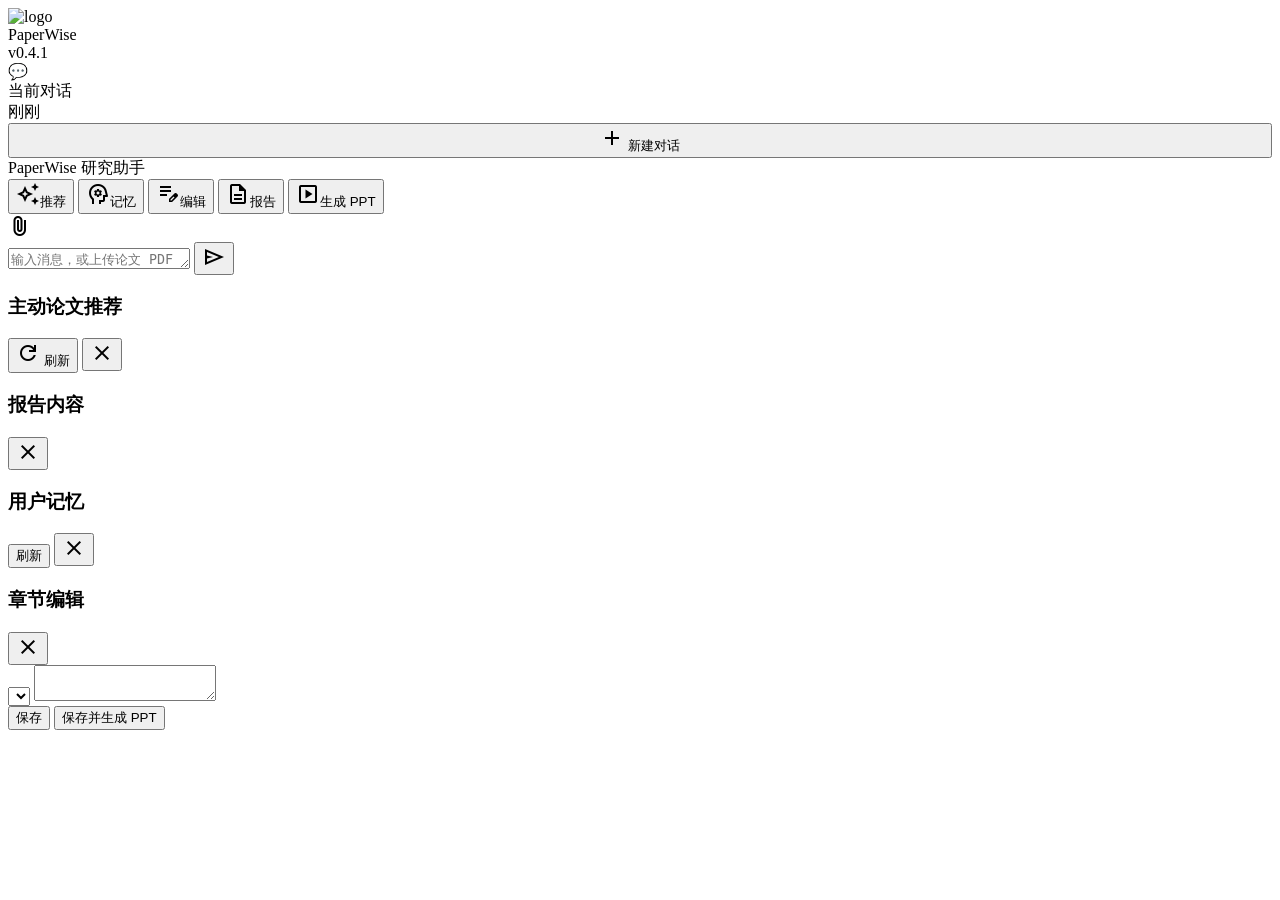
==== commit 982b9992: "feat: PPT 生成重构、Skill 体系完善、长任务与上下文压缩 新增 slides/pptx_skill/generation_tools，接入 nature-paper2ppt 技能；Ski" ====
--- a/src/paperwise/web/static/index.html
+++ b/src/paperwise/web/static/index.html
@@ -5,12 +5,14 @@
 <meta name="viewport" content="width=device-width, initial-scale=1.0">
 <title>PaperWise — AI 学术论文研究助手</title>
 <link rel="icon" href="/static/assets/logo.svg">
+<link rel="preconnect" href="https://fonts.googleapis.com">
+<link rel="preconnect" href="https://fonts.gstatic.com" crossorigin>
+<link href="https://fonts.googleapis.com/css2?family=Inter:wght@400;500;600;700;800&family=Noto+Sans+SC:wght@400;500;600;700&family=Material+Symbols+Outlined:opsz,wght,FILL,GRAD@20..48,400..700,0..1,0&display=swap" rel="stylesheet">
 <link rel="stylesheet" href="/static/css/style.css">
 </head>
 <body>
 
 <div class="app">
-  <!-- 侧边栏 -->
   <aside class="sidebar">
     <div class="sidebar-header">
       <img class="logo" src="/static/assets/logo.svg" alt="logo">
@@ -24,11 +26,12 @@
       </div>
     </div>
     <div class="sidebar-footer">
-      <button class="btn btn-primary" style="width:100%;justify-content:center" onclick="newSession()">＋ 新建对话</button>
+      <button class="btn btn-primary" style="width:100%;justify-content:center" onclick="newSession()">
+        <span class="material-symbols-outlined">add</span> 新建对话
+      </button>
     </div>
   </aside>
 
-  <!-- 主聊天区 -->
   <div class="main">
     <div class="chat-header">
       <span class="dot off" id="connDot"></span>
@@ -36,11 +39,11 @@
       <span class="paper-label" id="paperLabel"></span>
       <span class="spacer"></span>
       <div class="actions">
-        <button class="btn btn-sm" onclick="toggleRecommendPanel()">🔥 推荐</button>
-        <button class="btn btn-sm" onclick="toggleMemory()">🧠 记忆</button>
-        <button class="btn btn-sm" onclick="toggleEditor()">✏️ 编辑</button>
-        <button class="btn btn-sm" onclick="toggleReport()">📝 报告</button>
-        <button class="btn btn-sm btn-primary" onclick="generatePPTX()">📊 生成 PPT</button>
+        <button class="btn btn-sm" onclick="toggleRecommendPanel()"><span class="material-symbols-outlined">auto_awesome</span>推荐</button>
+        <button class="btn btn-sm" onclick="toggleMemory()"><span class="material-symbols-outlined">psychology</span>记忆</button>
+        <button class="btn btn-sm" onclick="toggleEditor()"><span class="material-symbols-outlined">edit_note</span>编辑</button>
+        <button class="btn btn-sm" onclick="toggleReport()"><span class="material-symbols-outlined">description</span>报告</button>
+        <button class="btn btn-sm btn-primary" onclick="generatePPTX()" title="用 nature-paper2ppt 技能生成学术汇报 PPT"><span class="material-symbols-outlined">slideshow</span>生成 PPT</button>
       </div>
     </div>
 
@@ -49,65 +52,60 @@
     <div class="chat-input">
       <div class="input-box">
         <div class="input-tools">
-          <label class="icon-btn" title="上传论文 PDF" for="fileUpload2">📎</label>
+          <label class="icon-btn" title="上传论文 PDF" for="fileUpload2">
+            <span class="material-symbols-outlined">attach_file</span>
+          </label>
           <input type="file" id="fileUpload2" accept=".pdf" hidden onchange="handleFile(this)">
         </div>
         <textarea id="msgInput" rows="1" placeholder="输入消息，或上传论文 PDF 开始..."
                   onkeydown="if(event.key==='Enter'&&!event.shiftKey){event.preventDefault();sendMessage()}"></textarea>
-        <button class="btn btn-primary" onclick="sendMessage()" id="sendBtn">发送</button>
+        <button class="btn btn-primary send-btn" onclick="sendMessage()" id="sendBtn">
+          <span class="material-symbols-outlined">send</span>
+        </button>
       </div>
     </div>
   </div>
 </div>
 
-<!-- 面板遮罩 -->
 <div class="panel-overlay" id="panelOverlay" onclick="closeOtherPanels(null)"></div>
 
-<!-- 推荐面板 -->
 <div class="panel" id="recommendPanel">
   <div class="panel-head">
-    <h3>🔥 主动论文推荐</h3>
-    <button class="icon-btn" onclick="hideRecommendPanel()">✕</button>
+    <h3>主动论文推荐</h3>
+    <button class="btn btn-sm" onclick="refreshRecommendations()"><span class="material-symbols-outlined">refresh</span> 刷新</button>
+    <button class="icon-btn" onclick="hideRecommendPanel()"><span class="material-symbols-outlined">close</span></button>
   </div>
   <div class="panel-body">
-    <div style="margin-bottom:14px;display:flex;gap:8px">
-      <input id="researchTopics" placeholder="研究方向（逗号分隔），如：3DGS, Agent"
-             style="flex:1;padding:9px 12px;border-radius:8px;border:1px solid var(--border);background:var(--bg-soft);color:var(--text);outline:none;font-size:12.5px">
-      <button class="btn btn-primary btn-sm" onclick="setResearchTopics()">保存</button>
-    </div>
+    <div id="recoTopics"></div>
     <div id="recommendBody"></div>
   </div>
 </div>
 
-<!-- 报告面板 -->
 <div class="panel" id="reportPanel">
   <div class="panel-head">
-    <h3>📝 报告内容</h3>
-    <button class="icon-btn" onclick="toggleReport()">✕</button>
+    <h3>报告内容</h3>
+    <button class="icon-btn" onclick="toggleReport()"><span class="material-symbols-outlined">close</span></button>
   </div>
   <div class="panel-body" id="reportContent"></div>
 </div>
 
-<!-- 记忆面板 -->
 <div class="panel" id="memoryPanel">
   <div class="panel-head">
-    <h3>🧠 用户记忆</h3>
+    <h3>用户记忆</h3>
     <button class="btn btn-sm" onclick="refreshMemory()">刷新</button>
-    <button class="icon-btn" onclick="toggleMemory()">✕</button>
+    <button class="icon-btn" onclick="toggleMemory()"><span class="material-symbols-outlined">close</span></button>
   </div>
   <div class="panel-body" id="memoryList"></div>
 </div>
 
-<!-- 章节编辑面板 -->
 <div class="panel" id="editorPanel">
   <div class="panel-head">
-    <h3>✏️ 章节编辑</h3>
-    <button class="icon-btn" onclick="toggleEditor()">✕</button>
+    <h3>章节编辑</h3>
+    <button class="icon-btn" onclick="toggleEditor()"><span class="material-symbols-outlined">close</span></button>
   </div>
   <div class="panel-body">
-    <select id="sectionSelect" onchange="selectSection()"
-            style="width:100%;margin-bottom:10px;padding:8px;background:var(--bg-soft);color:var(--text);border:1px solid var(--border);border-radius:8px;font-size:13px"></select>
-    <textarea id="sectionText" style="width:100%;height:300px;background:var(--bg-soft);color:var(--text);border:1px solid var(--border);border-radius:8px;padding:10px;font-size:13px;font-family:Consolas,monospace;outline:none"></textarea>
+    <select id="sectionSelect" onchange="selectSection()"></select>
+    <textarea id="sectionText"></textarea>
     <div class="editor-tools">
       <button class="btn" style="flex:1" onclick="saveSection(false)">保存</button>
       <button class="btn btn-primary" style="flex:1" onclick="saveSection(true)">保存并生成 PPT</button>
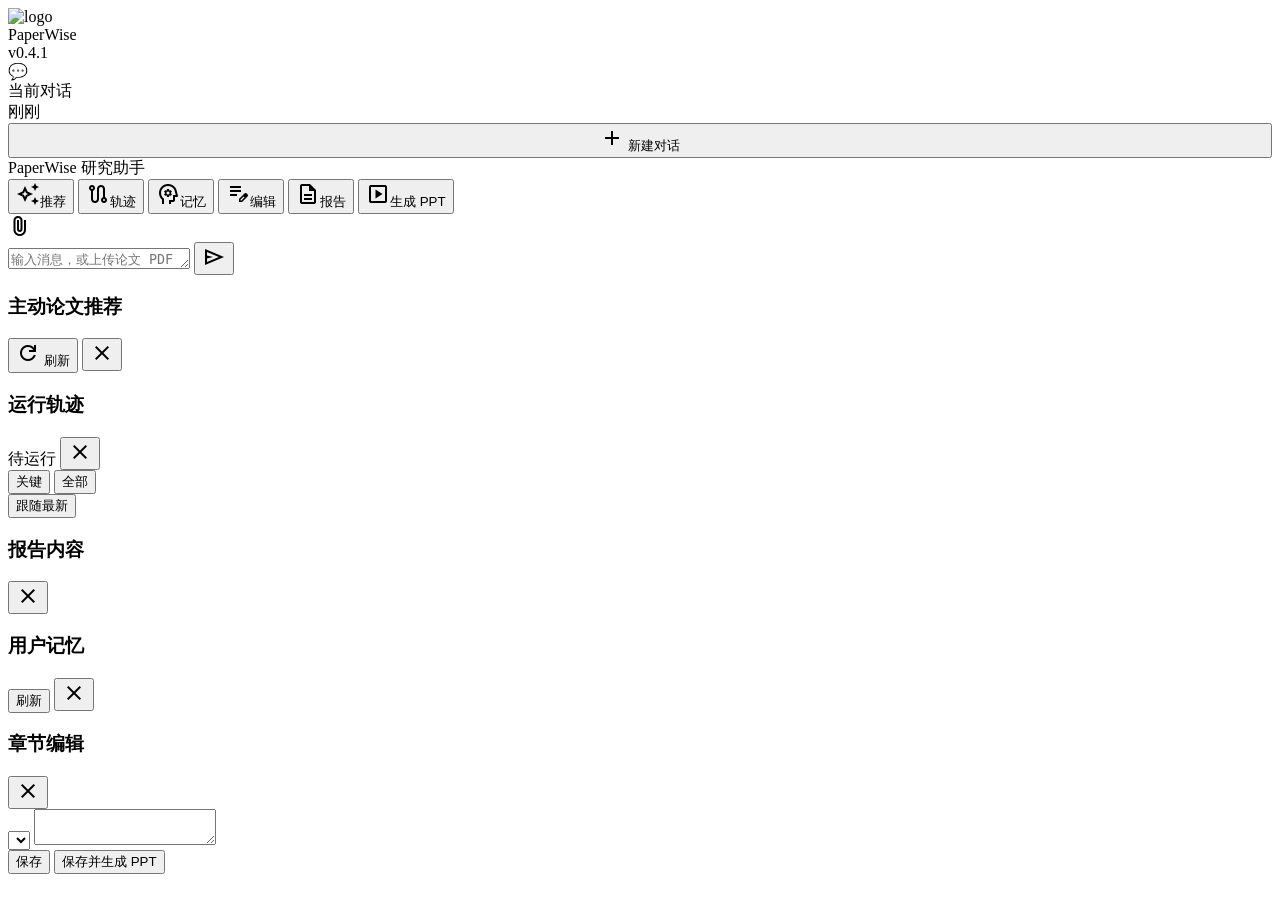
==== commit 42409c30: "feat: add orchestration tracing and artifact-aware outputs" ====
--- a/src/paperwise/web/static/index.html
+++ b/src/paperwise/web/static/index.html
@@ -8,7 +8,7 @@
 <link rel="preconnect" href="https://fonts.googleapis.com">
 <link rel="preconnect" href="https://fonts.gstatic.com" crossorigin>
 <link href="https://fonts.googleapis.com/css2?family=Inter:wght@400;500;600;700;800&family=Noto+Sans+SC:wght@400;500;600;700&family=Material+Symbols+Outlined:opsz,wght,FILL,GRAD@20..48,400..700,0..1,0&display=swap" rel="stylesheet">
-<link rel="stylesheet" href="/static/css/style.css">
+<link rel="stylesheet" href="/static/css/style.css?v=20260901-trace2">
 </head>
 <body>
 
@@ -40,11 +40,22 @@
       <span class="spacer"></span>
       <div class="actions">
         <button class="btn btn-sm" onclick="toggleRecommendPanel()"><span class="material-symbols-outlined">auto_awesome</span>推荐</button>
+        <button class="btn btn-sm" onclick="showAgentTrailPanel()"><span class="material-symbols-outlined">route</span>轨迹</button>
         <button class="btn btn-sm" onclick="toggleMemory()"><span class="material-symbols-outlined">psychology</span>记忆</button>
         <button class="btn btn-sm" onclick="toggleEditor()"><span class="material-symbols-outlined">edit_note</span>编辑</button>
         <button class="btn btn-sm" onclick="toggleReport()"><span class="material-symbols-outlined">description</span>报告</button>
         <button class="btn btn-sm btn-primary" onclick="generatePPTX()" title="用 nature-paper2ppt 技能生成学术汇报 PPT"><span class="material-symbols-outlined">slideshow</span>生成 PPT</button>
       </div>
+    </div>
+
+    <div class="agent-ribbon" id="agentRibbon" hidden>
+      <span class="trace-live" id="ribbonState">运行中</span>
+      <div class="ribbon-main">
+        <div class="ribbon-line" id="ribbonRoute">等待路由</div>
+        <div class="ribbon-line" id="ribbonNode">等待计划</div>
+        <div class="ribbon-line thought" id="ribbonThought"></div>
+      </div>
+      <button class="btn btn-sm" onclick="showAgentTrailPanel()">详情</button>
     </div>
 
     <div class="chat-messages" id="chatMessages"></div>
@@ -78,6 +89,28 @@
   <div class="panel-body">
     <div id="recoTopics"></div>
     <div id="recommendBody"></div>
+  </div>
+</div>
+
+<div class="panel" id="agentTrailPanel">
+  <div class="panel-head">
+    <h3>运行轨迹</h3>
+    <span class="trace-live" id="traceLive">待运行</span>
+    <button class="icon-btn" onclick="closeAgentTrailPanel()"><span class="material-symbols-outlined">close</span></button>
+  </div>
+  <div class="panel-body trace-panel-body">
+    <div class="trace-summary">
+      <div class="trace-metrics" id="traceMetrics"></div>
+      <div class="trace-chain" id="traceChain"></div>
+      <div class="trace-toolbar">
+        <div class="trace-tabs" id="traceTabs">
+          <button data-view="key" class="active">关键</button>
+          <button data-view="all">全部</button>
+        </div>
+        <button class="trace-follow" id="traceFollowBtn" onclick="resetTraceFollow()">跟随最新</button>
+      </div>
+    </div>
+    <div class="trace-timeline" id="traceTimeline"></div>
   </div>
 </div>
 
@@ -115,6 +148,6 @@
 
 <div class="toasts" id="toasts"></div>
 
-<script src="/static/js/app.js"></script>
+<script src="/static/js/app.js?v=20260901-trace2"></script>
 </body>
 </html>
